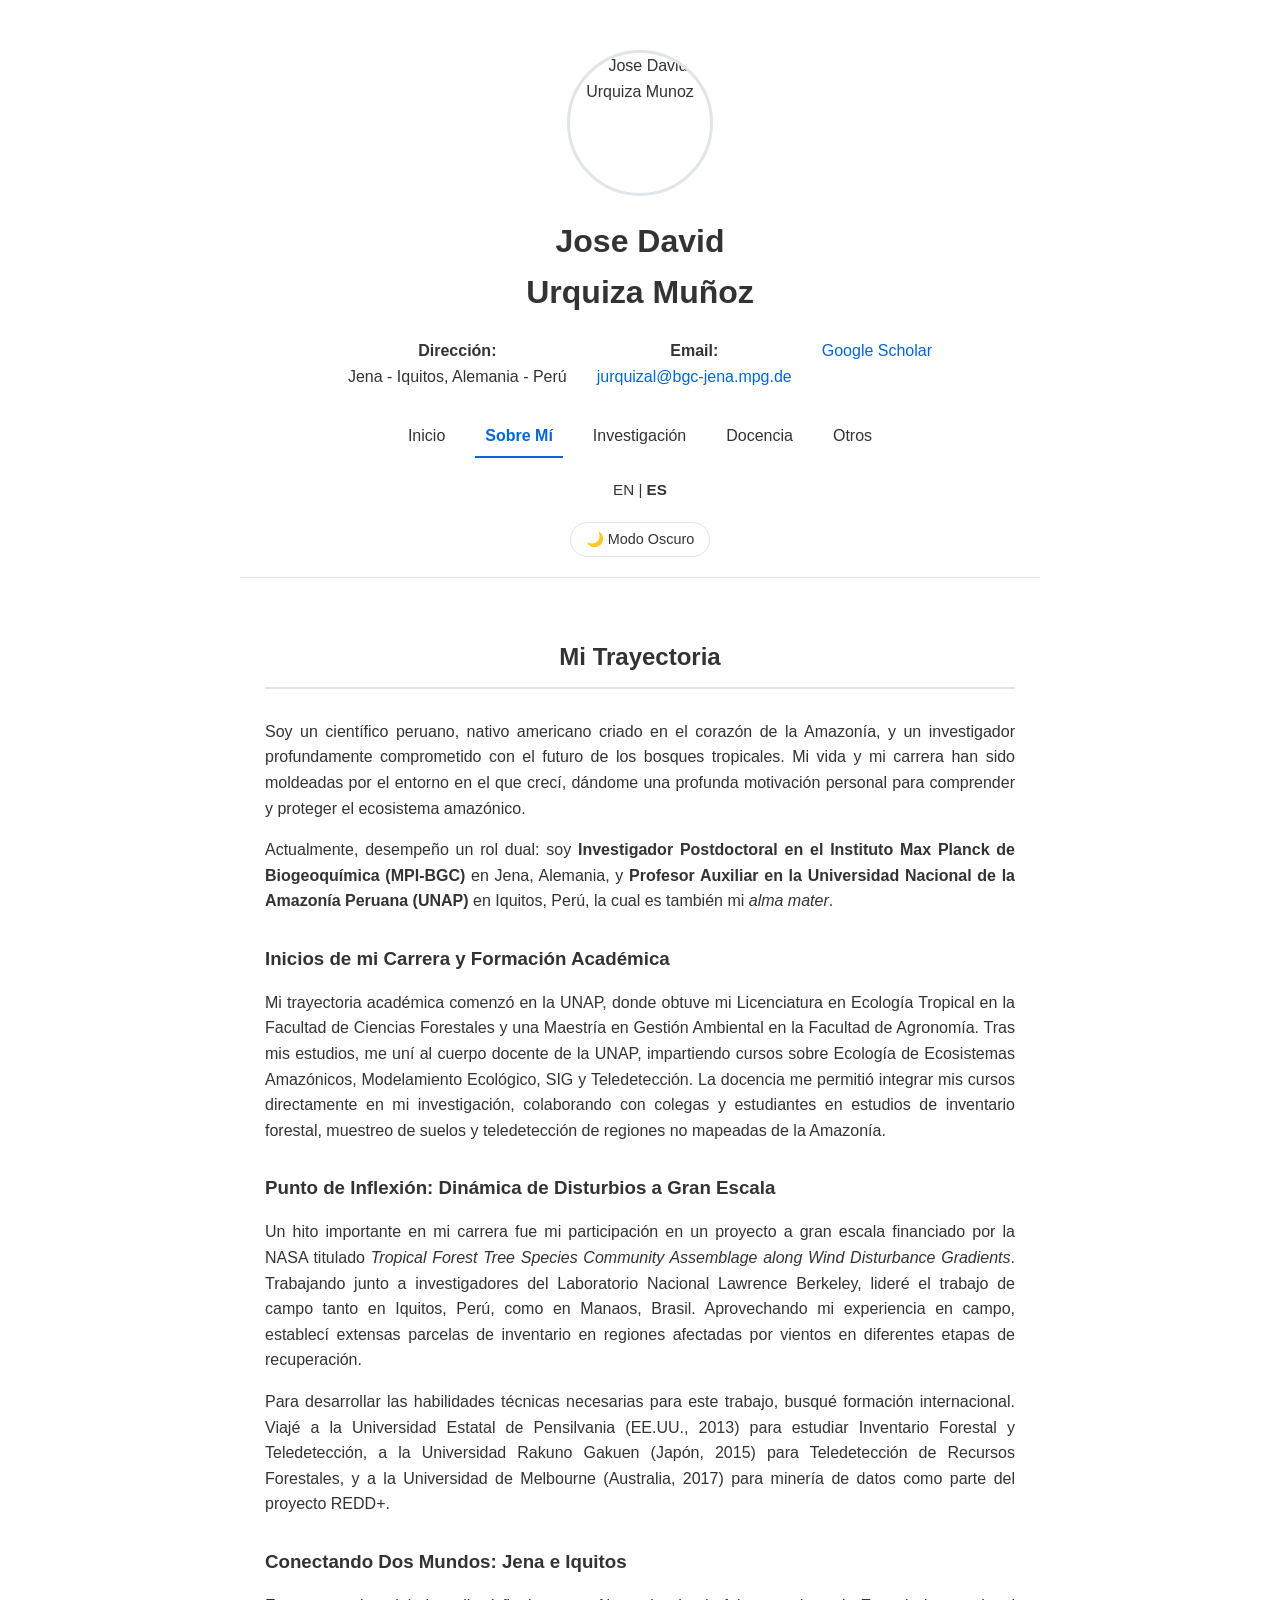
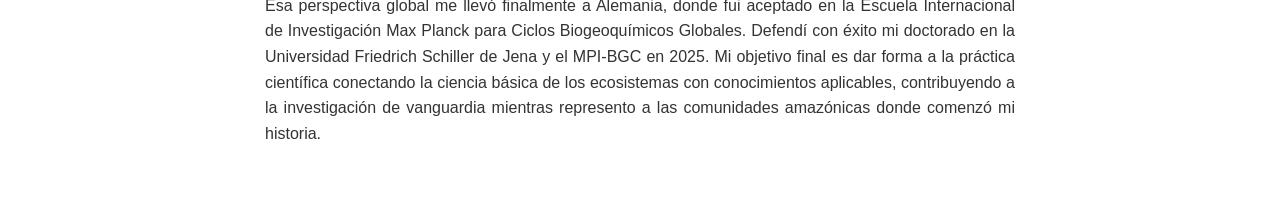
==== about-es.html @ 68d5b410 "Create about-es.html" ====
<!DOCTYPE html>
<html lang="es">
<head>
    <meta charset="UTF-8">
    <meta name="viewport" content="width=device-width, initial-scale=1.0">
    <title>Sobre Mí | Jose David Urquiza Munoz</title>
    <link rel="stylesheet" href="style.css">
</head>
<body>

    <aside class="sidebar">
        <img src="profile.jpg" alt="Jose David Urquiza Munoz" class="profile-img">
        <h2>Jose David<br>Urquiza Muñoz</h2>
        
        <div class="contact-info">
            <p><strong>Dirección:</strong><br>Jena - Iquitos, Alemania - Perú</p>
            <p><strong>Email:</strong><br><a href="mailto:jurquizal@bgc-jena.mpg.de">jurquizal@bgc-jena.mpg.de</a></p>
            <p><a href="https://scholar.google.com/citations?hl=en&user=8Au2odkAAAAJ" target="_blank">Google Scholar</a></p>
        </div>

        <nav class="nav-links">
            <a href="index-es.html">Inicio</a>
            <a href="about-es.html" class="active">Sobre Mí</a>
            <a href="research-es.html">Investigación</a>
            <a href="teaching-es.html">Docencia</a>
            <a href="other-es.html">Otros</a>
        </nav>

        <div class="language-toggle">
            <a href="about.html">EN</a> | <strong>ES</strong>
        </div>

        <button id="theme-toggle" class="theme-toggle">🌙 Modo Oscuro</button>
    </aside>

    <main class="content">
        <section class="home-intro" style="max-width: 750px; margin: 0 auto;">
            <h1 style="border-bottom: 2px solid var(--border-color); padding-bottom: 10px; margin-bottom: 30px;">Mi Trayectoria</h1>
            
            <p>Soy un científico peruano, nativo americano criado en el corazón de la Amazonía, y un investigador profundamente comprometido con el futuro de los bosques tropicales. Mi vida y mi carrera han sido moldeadas por el entorno en el que crecí, dándome una profunda motivación personal para comprender y proteger el ecosistema amazónico.</p>
            
            <p>Actualmente, desempeño un rol dual: soy <strong>Investigador Postdoctoral en el Instituto Max Planck de Biogeoquímica (MPI-BGC)</strong> en Jena, Alemania, y <strong>Profesor Auxiliar en la Universidad Nacional de la Amazonía Peruana (UNAP)</strong> en Iquitos, Perú, la cual es también mi <em>alma mater</em>.</p>

            <h3 style="text-align: left; margin-top: 30px; margin-bottom: 15px;">Inicios de mi Carrera y Formación Académica</h3>
            <p>Mi trayectoria académica comenzó en la UNAP, donde obtuve mi Licenciatura en Ecología Tropical en la Facultad de Ciencias Forestales y una Maestría en Gestión Ambiental en la Facultad de Agronomía. Tras mis estudios, me uní al cuerpo docente de la UNAP, impartiendo cursos sobre Ecología de Ecosistemas Amazónicos, Modelamiento Ecológico, SIG y Teledetección. La docencia me permitió integrar mis cursos directamente en mi investigación, colaborando con colegas y estudiantes en estudios de inventario forestal, muestreo de suelos y teledetección de regiones no mapeadas de la Amazonía.</p>

            <h3 style="text-align: left; margin-top: 30px; margin-bottom: 15px;">Punto de Inflexión: Dinámica de Disturbios a Gran Escala</h3>
            <p>Un hito importante en mi carrera fue mi participación en un proyecto a gran escala financiado por la NASA titulado <em>Tropical Forest Tree Species Community Assemblage along Wind Disturbance Gradients</em>. Trabajando junto a investigadores del Laboratorio Nacional Lawrence Berkeley, lideré el trabajo de campo tanto en Iquitos, Perú, como en Manaos, Brasil. Aprovechando mi experiencia en campo, establecí extensas parcelas de inventario en regiones afectadas por vientos en diferentes etapas de recuperación.</p>
            <p>Para desarrollar las habilidades técnicas necesarias para este trabajo, busqué formación internacional. Viajé a la Universidad Estatal de Pensilvania (EE.UU., 2013) para estudiar Inventario Forestal y Teledetección, a la Universidad Rakuno Gakuen (Japón, 2015) para Teledetección de Recursos Forestales, y a la Universidad de Melbourne (Australia, 2017) para minería de datos como parte del proyecto REDD+.</p>

            <h3 style="text-align: left; margin-top: 30px; margin-bottom: 15px;">Conectando Dos Mundos: Jena e Iquitos</h3>
            <p>Esa perspectiva global me llevó finalmente a Alemania, donde fui aceptado en la Escuela Internacional de Investigación Max Planck para Ciclos Biogeoquímicos Globales. Defendí con éxito mi doctorado en la Universidad Friedrich Schiller de Jena y el MPI-BGC en 2025. Mi objetivo final es dar forma a la práctica científica conectando la ciencia básica de los ecosistemas con conocimientos aplicables, contribuyendo a la investigación de vanguardia mientras represento a las comunidades amazónicas donde comenzó mi historia.</p>
        </section>
    </main>

    <script>
        const toggleBtn = document.getElementById('theme-toggle');
        const body = document.body;
        if (localStorage.getItem('theme') === 'dark') {
            body.classList.add('dark-mode');
            toggleBtn.textContent = '☀️ Modo Claro';
        }
        toggleBtn.addEventListener('click', () => {
            body.classList.toggle('dark-mode');
            if (body.classList.contains('dark-mode')) {
                localStorage.setItem('theme', 'dark');
                toggleBtn.textContent = '☀️ Modo Claro';
            } else {
                localStorage.setItem('theme', 'light');
                toggleBtn.textContent = '🌙 Modo Oscuro';
            }
        });
    </script>
</body>
</html>
---- style.css ----
/* =========================================
   1. Colors & Dark Mode Variables
   ========================================= */
:root {
    --bg-color: #ffffff;
    --text-color: #333333;
    --link-color: #0366d6;
    --hover-color: #0056b3;
    --border-color: #e1e4e8;
}

body.dark-mode {
    --bg-color: #121212;
    --text-color: #e0e0e0;
    --link-color: #58a6ff;
    --hover-color: #79c0ff;
    --border-color: #30363d;
}

/* =========================================
   2. Base Body Styles (Centered Layout)
   ========================================= */
body {
    margin: 0;
    padding: 0;
    font-family: -apple-system, BlinkMacSystemFont, "Segoe UI", Roboto, Helvetica, Arial, sans-serif;
    background-color: var(--bg-color); 
    color: var(--text-color);
    display: flex;
    flex-direction: column; 
    align-items: center; 
    line-height: 1.6;
    transition: background-color 0.3s ease, color 0.3s ease;
}

a {
    color: var(--link-color);
    text-decoration: none;
    transition: color 0.3s ease;
}

a:hover {
    text-decoration: underline;
    color: var(--hover-color);
}

/* =========================================
   3. Header / Profile Area
   ========================================= */
.sidebar {
    width: 100%;
    max-width: 800px; 
    height: auto;
    background-color: transparent;
    border-bottom: 1px solid var(--border-color); 
    padding: 50px 20px 20px;
    box-sizing: border-box;
    text-align: center;
}

.profile-img {
    width: 140px;
    height: 140px;
    border-radius: 50%;
    object-fit: cover;
    display: block;
    margin: 0 auto 20px auto; 
    border: 3px solid var(--border-color); 
    transition: border-color 0.3s ease;
}

.sidebar h2 {
    font-size: 2rem;
    margin: 0 0 20px 0;
}

.contact-info {
    font-size: 1rem;
    margin-bottom: 25px;
    display: flex;
    justify-content: center;
    gap: 30px;
    flex-wrap: wrap;
}

.contact-info p { margin: 0; }

/* =========================================
   4. Navigation, Language & Dark Mode
   ========================================= */
.nav-links {
    display: flex;
    flex-direction: row;
    justify-content: center;
    gap: 20px;
    flex-wrap: wrap;
}

.nav-links a {
    color: var(--text-color);
    padding: 8px 10px;
    border-bottom: 2px solid transparent;
    font-weight: 500;
    transition: color 0.3s ease, border-bottom 0.3s ease;
}

.nav-links a:hover { color: var(--link-color); }
.nav-links a.active {
    color: var(--link-color);
    font-weight: bold;
    border-bottom: 2px solid var(--link-color);
}

.language-toggle {
    margin-top: 20px;
    font-size: 0.95rem;
}

.language-toggle a { color: var(--text-color); }

.theme-toggle {
    background: transparent;
    border: 1px solid var(--border-color);
    color: var(--text-color);
    padding: 8px 15px;
    border-radius: 20px;
    cursor: pointer;
    font-size: 0.9rem;
    margin-top: 20px;
    transition: all 0.3s ease;
}

.theme-toggle:hover { background-color: var(--border-color); }

/* =========================================
   5. Main Content Area
   ========================================= */
.content {
    padding: 40px 20px;
    max-width: 800px;
    width: 100%;
    box-sizing: border-box;
}

.home-intro, .research-intro { margin-bottom: 40px; }
.home-intro p, .research-intro p {
    margin-bottom: 15px;
    text-align: justify; 
}

h1, h2, h3 { text-align: center; }

/* =========================================
   6. Custom Components (Video & Lists)
   ========================================= */
.featured-media {
    width: 100%;
    margin-bottom: 40px;
}

.video-container {
    max-width: 750px;
    margin: 0 auto;
    border-radius: 8px;
    overflow: hidden;
    box-shadow: 0 4px 12px rgba(0,0,0,0.1);
    border: 1px solid var(--border-color);
    background-color: #000;
}

.news-updates ul {
    list-style-type: none;
    padding: 0;
    max-width: 750px;
    margin: 0 auto;
}

.news-updates li {
    margin-bottom: 10px;
    text-align: left;
}
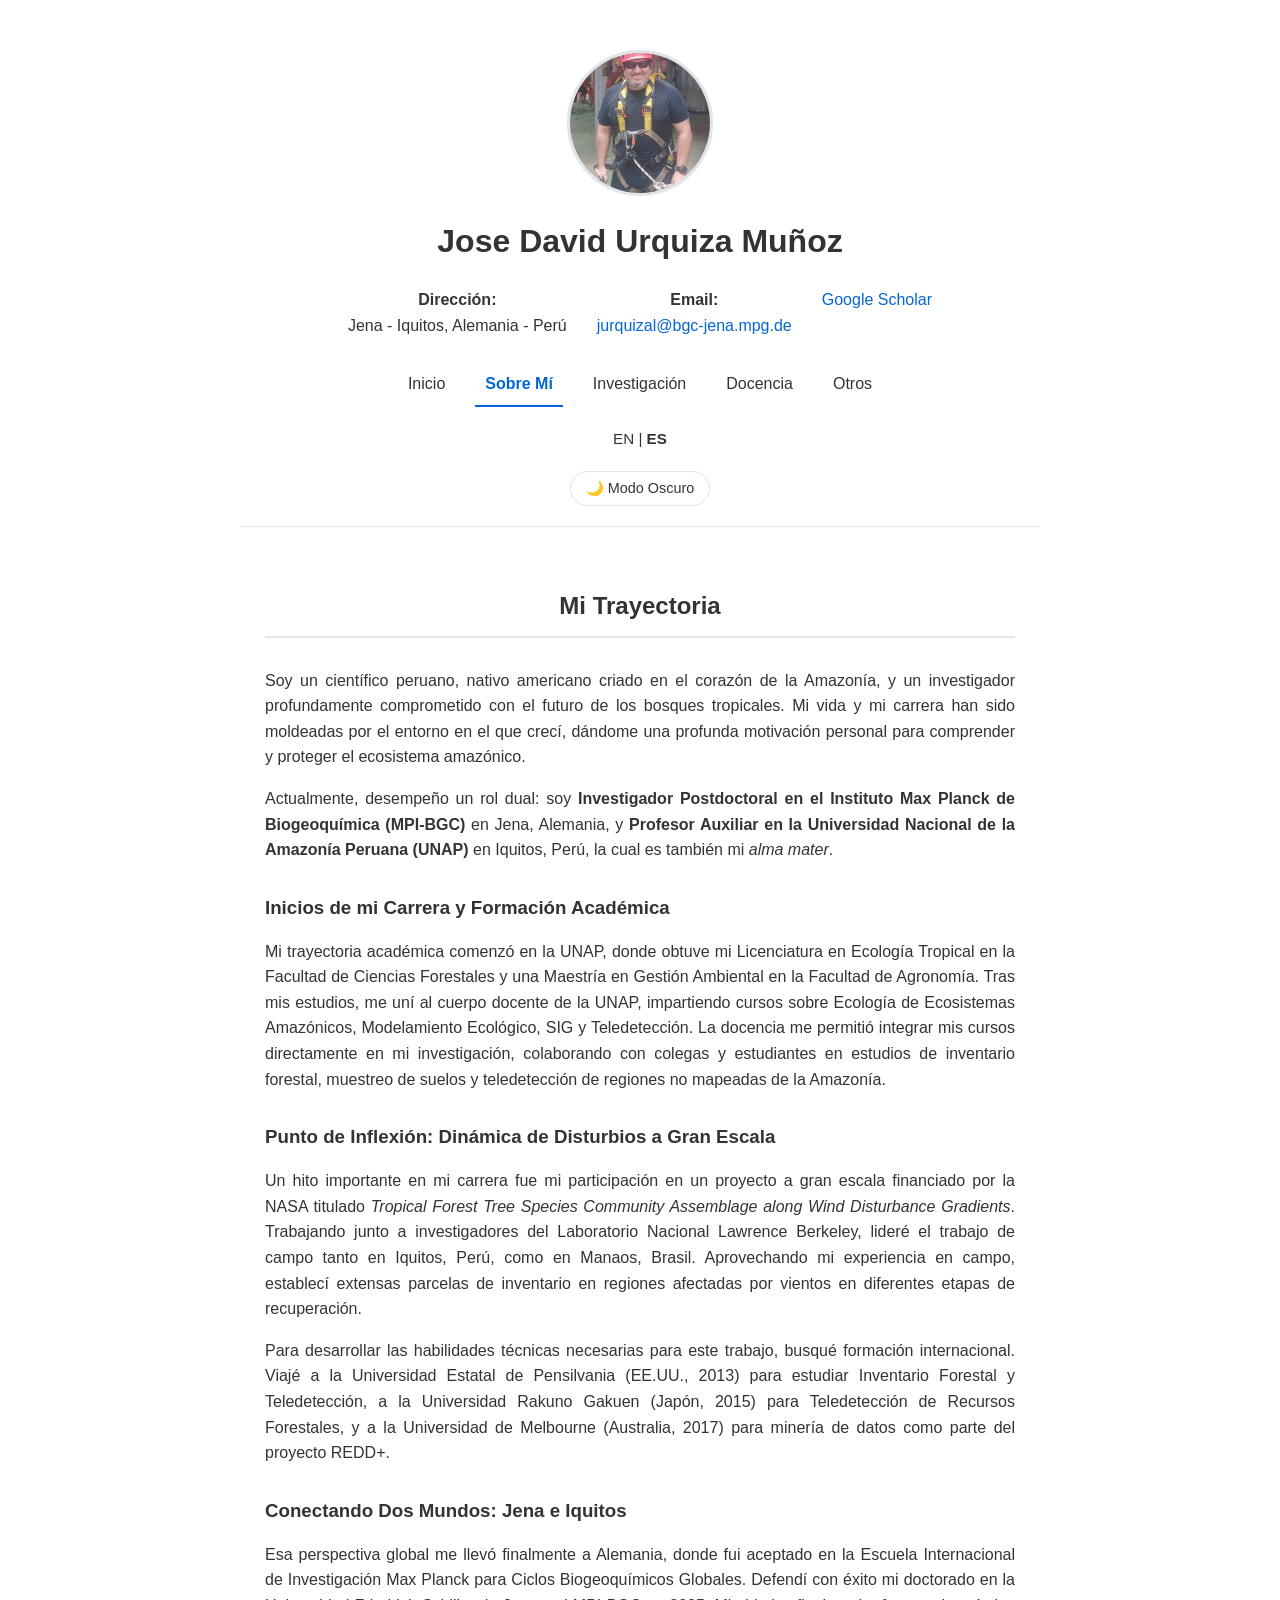
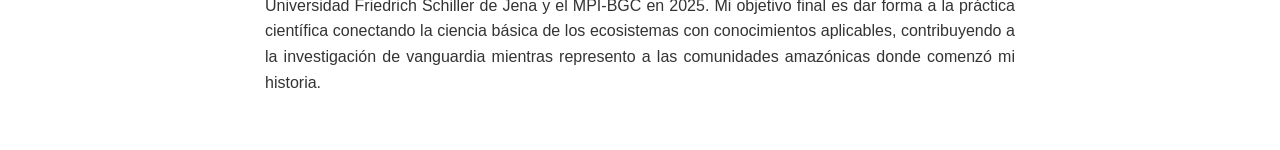
==== commit 6a60ec0b: "Update about-es.html" ====
--- a/about-es.html
+++ b/about-es.html
@@ -9,8 +9,8 @@
 <body>
 
     <aside class="sidebar">
-        <img src="profile.jpg" alt="Jose David Urquiza Munoz" class="profile-img">
-        <h2>Jose David<br>Urquiza Muñoz</h2>
+        <img src="profile.JPG" alt="Jose David Urquiza Munoz" class="profile-img">
+        <h2>Jose David Urquiza Muñoz</h2>
         
         <div class="contact-info">
             <p><strong>Dirección:</strong><br>Jena - Iquitos, Alemania - Perú</p>
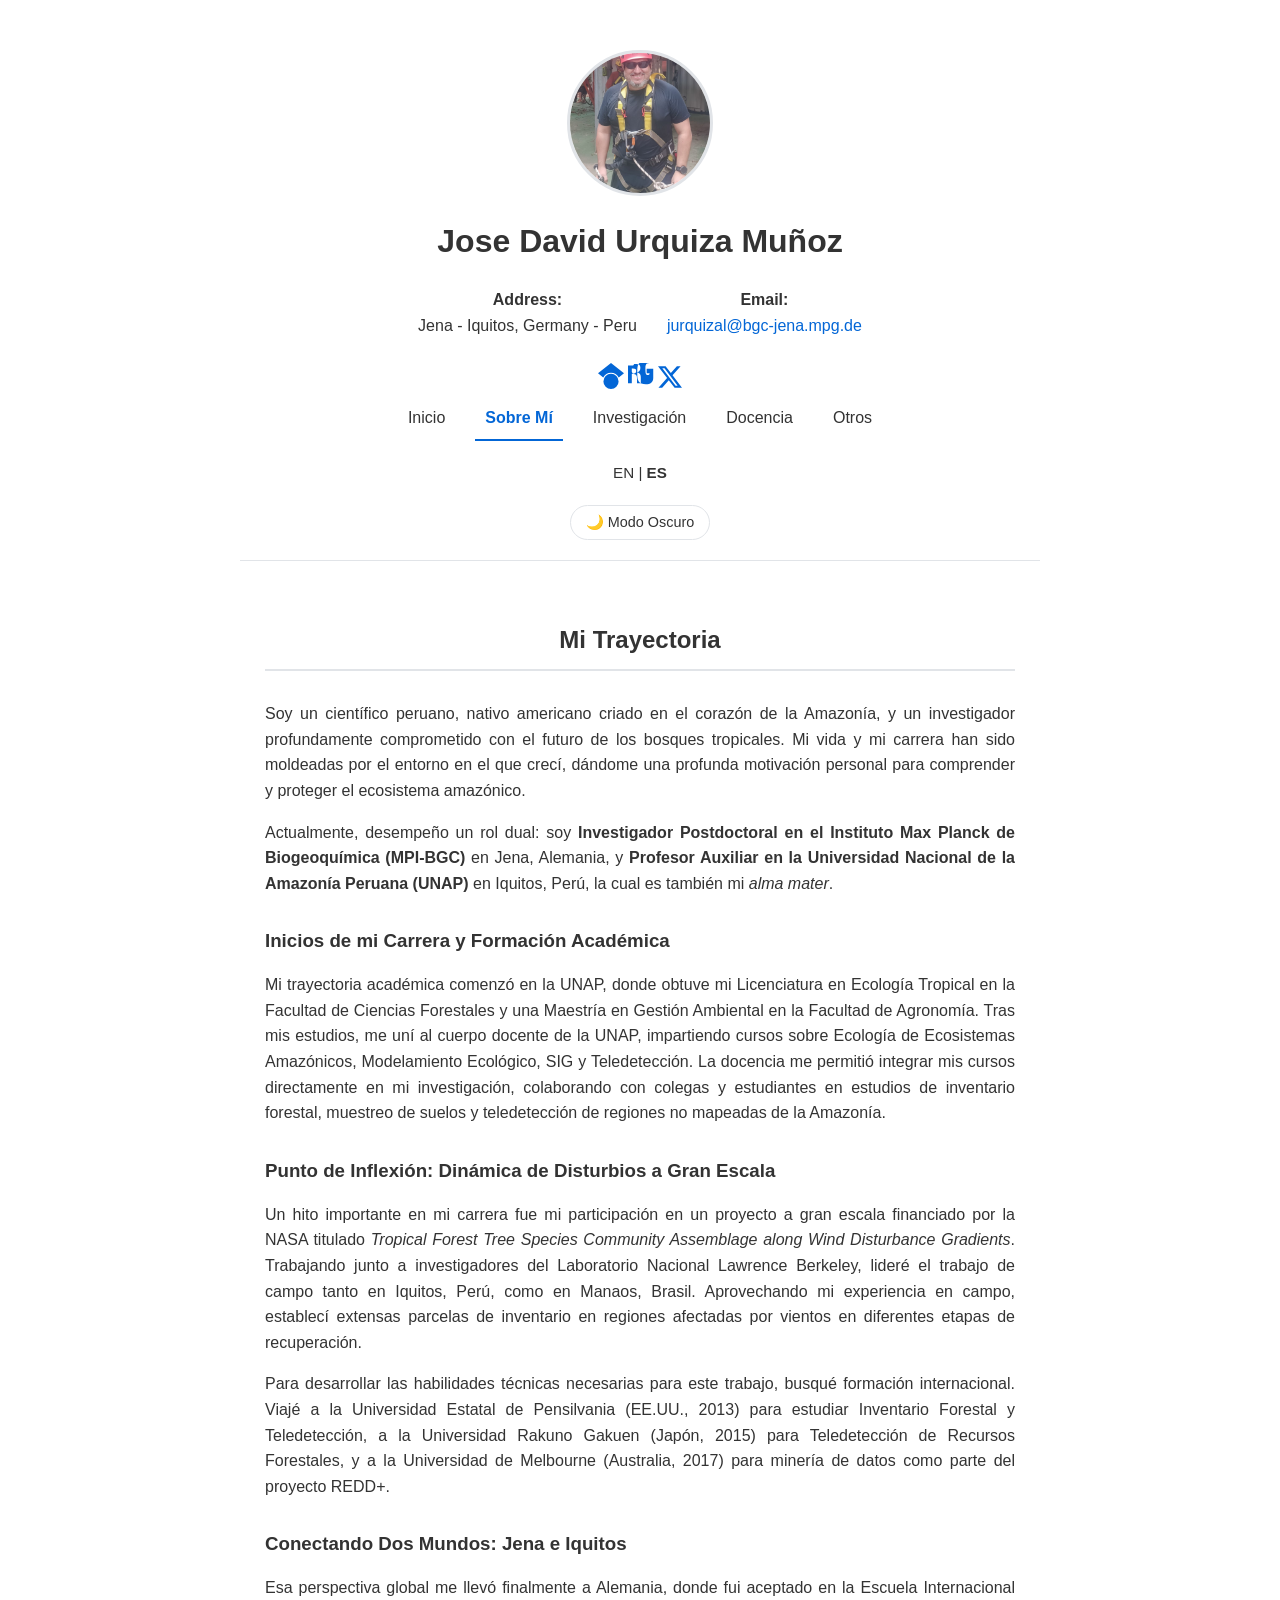
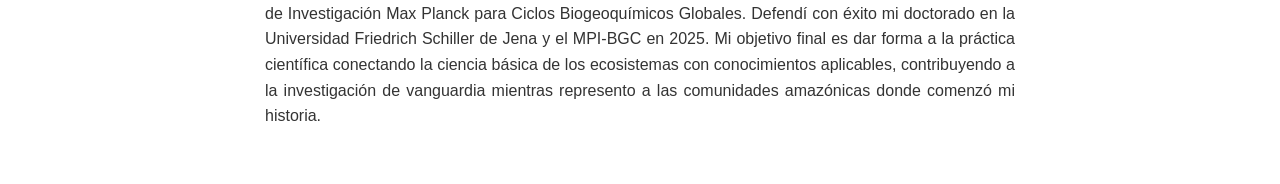
==== commit 98634ee4: "Update about-es.html" ====
--- a/about-es.html
+++ b/about-es.html
@@ -12,10 +12,29 @@
         <img src="profile.JPG" alt="Jose David Urquiza Munoz" class="profile-img">
         <h2>Jose David Urquiza Muñoz</h2>
         
-        <div class="contact-info">
-            <p><strong>Dirección:</strong><br>Jena - Iquitos, Alemania - Perú</p>
+         <div class="contact-info">
+            <p><strong>Address:</strong><br>Jena - Iquitos, Germany - Peru</p>
             <p><strong>Email:</strong><br><a href="mailto:jurquizal@bgc-jena.mpg.de">jurquizal@bgc-jena.mpg.de</a></p>
-            <p><a href="https://scholar.google.com/citations?hl=en&user=8Au2odkAAAAJ" target="_blank">Google Scholar</a></p>
+        </div>
+
+        <div class="social-icons">
+            <a href="https://scholar.google.com/citations?hl=en&user=8Au2odkAAAAJ" target="_blank" title="Google Scholar">
+                <svg viewBox="0 0 24 24" width="26" height="26" fill="currentColor">
+                    <path d="M12 24a7 7 0 1 1 0-14 7 7 0 0 1 0 14Zm0-24L0 9.5l4.838 3.94A8 8 0 0 1 12 9a8 8 0 0 1 7.162 4.44L24 9.5Z"/>
+                </svg>
+            </a>
+
+            <a href="https://www.researchgate.net/profile/J-David-Urquiza-Munoz?ev=hdr_xprf" target="_blank" title="ResearchGate">
+                <svg viewBox="0 0 24 24" width="26" height="26" fill="currentColor">
+                    <path d="M19.586 0c-.818 0-1.508.19-2.073.565-.563.377-.97.936-1.213 1.68a3.193 3.193 0 0 0-.112.437 8.365 8.365 0 0 0-.088.595c-.014.24-.021.5-.021.776v1.442c0 2.047.142 3.492.427 4.333.285.84.815 1.26 1.588 1.26.23 0 .436-.027.614-.076.18-.049.345-.116.495-.205.15-.088.277-.188.379-.3.103-.112.18-.231.233-.357.052-.126.086-.255.102-.387a2.11 2.11 0 0 0 .025-.386h-2.73V5.394h6.088V13.8c0 1.053-.16 1.944-.482 2.673-.322.73-.78 1.34-1.375 1.832-.593.49-1.306.848-2.14 1.071-.832.223-1.765.334-2.798.334-1.603 0-2.946-.242-4.029-.724-1.084-.483-1.93-1.154-2.542-2.016-.612-.862-.998-1.89-1.158-3.085-.16-1.196-.24-2.553-.24-4.072v-1.92c0-1.52.08-2.877.24-4.072.16-1.195.546-2.223 1.158-3.085.612-.862 1.458-1.533 2.542-2.016 1.083-.482 2.426-.724 4.029-.724h.815v2.994Zm-14.82 2.302h-4.76v16.32h3.504V10.15h.69c1.626 0 2.72.333 3.284 1.002.564.67.845 1.637.845 2.903v4.567h3.486V13.29c0-1.487-.333-2.613-1-3.376-.667-.763-1.688-1.168-3.065-1.214 1.238-.174 2.158-.616 2.76-1.328.601-.712.902-1.666.902-2.86 0-1.264-.38-2.194-1.14-2.791-.76-.597-1.897-.895-3.41-.895l-.106.002h-.99Zm-1.256 5.86H3.51V5.004h1.002c1.077 0 1.854.195 2.33.585.476.39.714.992.714 1.808 0 .89-.25 1.525-.75 1.906-.5.381-1.304.57-2.412.57Z"/>
+                </svg>
+            </a>
+
+            <a href="https://x.com/JoDaUrMu1" target="_blank" title="X (Twitter)">
+                <svg viewBox="0 0 24 24" width="24" height="24" fill="currentColor">
+                    <path d="M18.901 1.153h3.68l-8.04 9.19L24 22.846h-7.406l-5.8-7.584-6.638 7.584H.474l8.6-9.83L0 1.154h7.594l5.243 6.932ZM17.61 20.644h2.039L6.486 3.24H4.298Z"/>
+                </svg>
+            </a>
         </div>
 
         <nav class="nav-links">
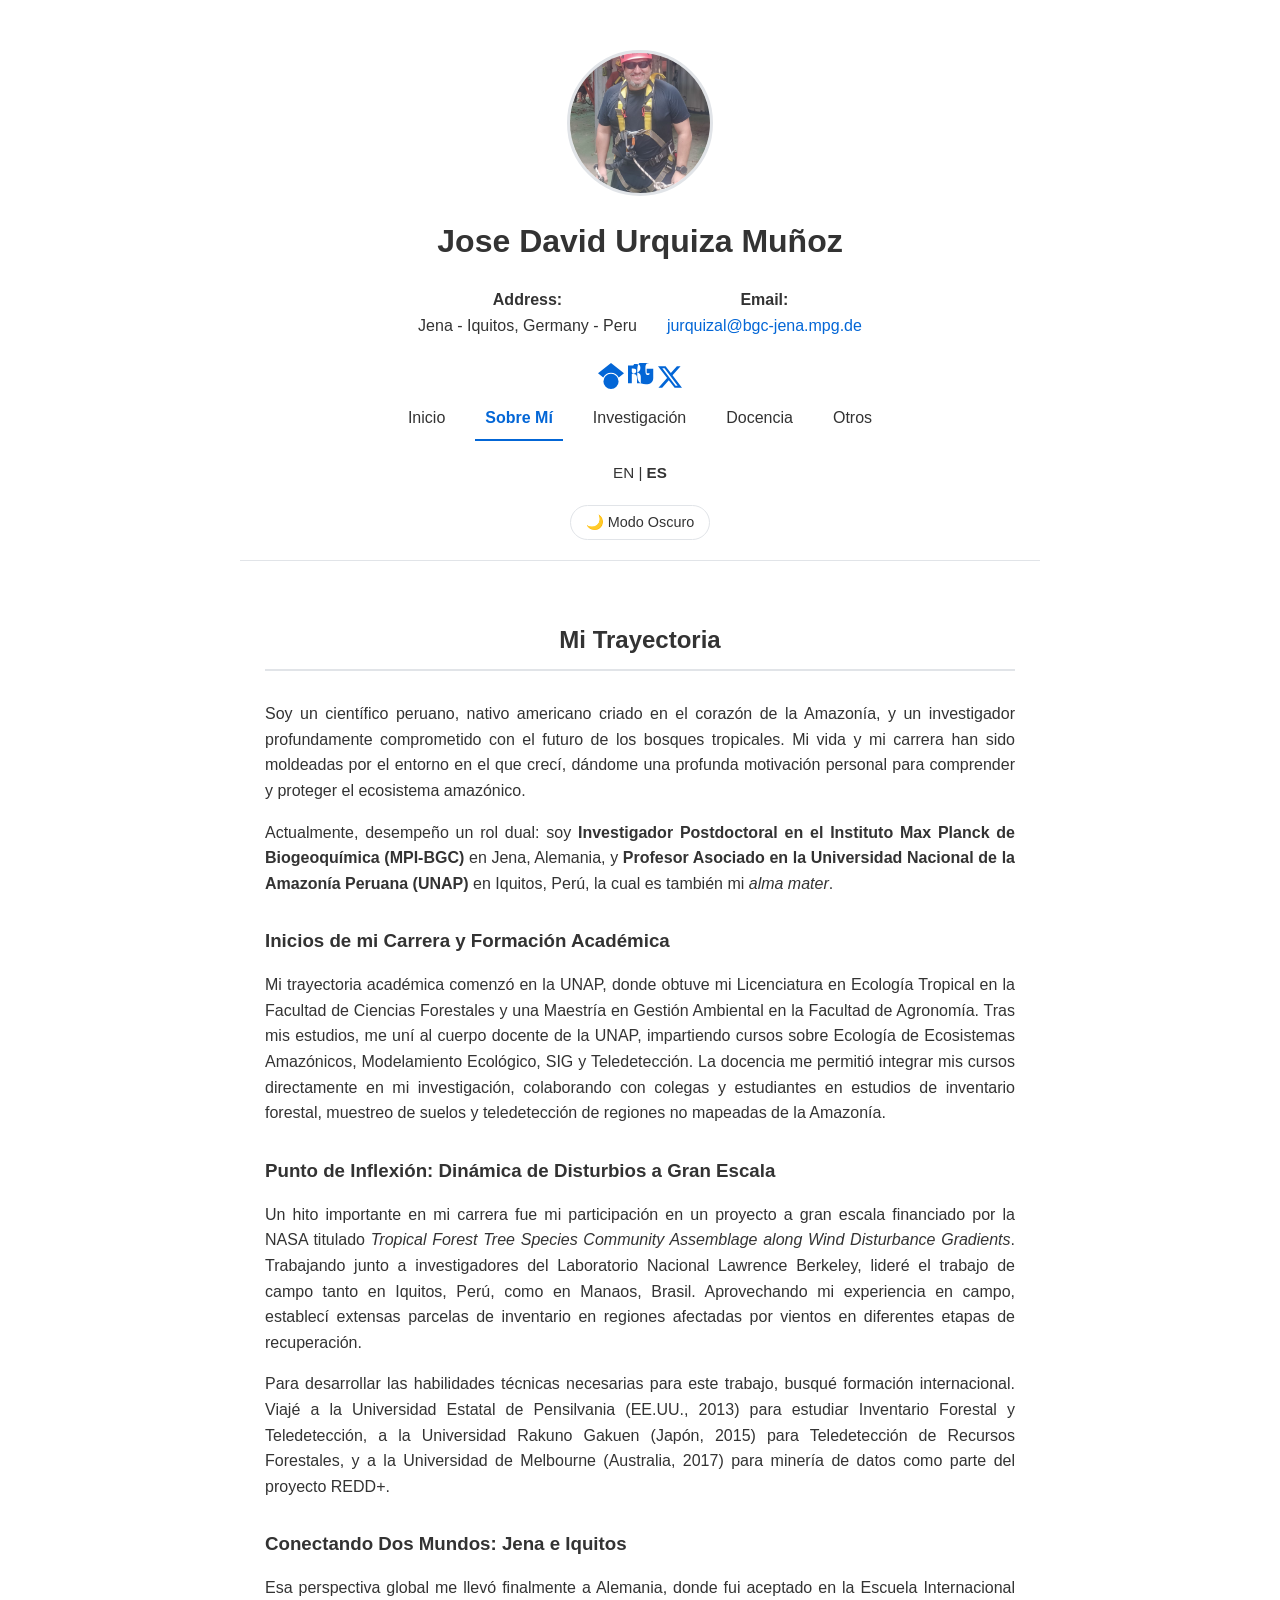
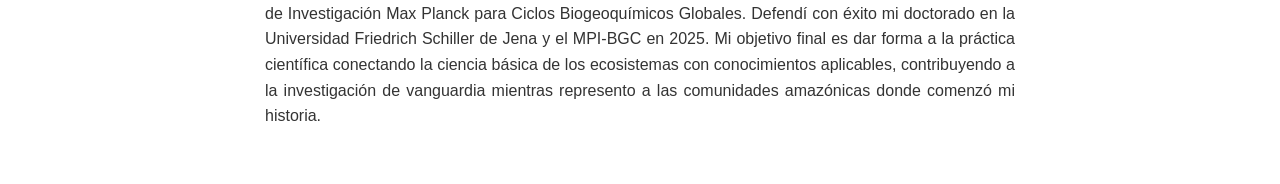
==== commit 4daf3369: "Update about-es.html" ====
--- a/about-es.html
+++ b/about-es.html
@@ -58,7 +58,7 @@
             
             <p>Soy un científico peruano, nativo americano criado en el corazón de la Amazonía, y un investigador profundamente comprometido con el futuro de los bosques tropicales. Mi vida y mi carrera han sido moldeadas por el entorno en el que crecí, dándome una profunda motivación personal para comprender y proteger el ecosistema amazónico.</p>
             
-            <p>Actualmente, desempeño un rol dual: soy <strong>Investigador Postdoctoral en el Instituto Max Planck de Biogeoquímica (MPI-BGC)</strong> en Jena, Alemania, y <strong>Profesor Auxiliar en la Universidad Nacional de la Amazonía Peruana (UNAP)</strong> en Iquitos, Perú, la cual es también mi <em>alma mater</em>.</p>
+            <p>Actualmente, desempeño un rol dual: soy <strong>Investigador Postdoctoral en el Instituto Max Planck de Biogeoquímica (MPI-BGC)</strong> en Jena, Alemania, y <strong>Profesor Asociado en la Universidad Nacional de la Amazonía Peruana (UNAP)</strong> en Iquitos, Perú, la cual es también mi <em>alma mater</em>.</p>
 
             <h3 style="text-align: left; margin-top: 30px; margin-bottom: 15px;">Inicios de mi Carrera y Formación Académica</h3>
             <p>Mi trayectoria académica comenzó en la UNAP, donde obtuve mi Licenciatura en Ecología Tropical en la Facultad de Ciencias Forestales y una Maestría en Gestión Ambiental en la Facultad de Agronomía. Tras mis estudios, me uní al cuerpo docente de la UNAP, impartiendo cursos sobre Ecología de Ecosistemas Amazónicos, Modelamiento Ecológico, SIG y Teledetección. La docencia me permitió integrar mis cursos directamente en mi investigación, colaborando con colegas y estudiantes en estudios de inventario forestal, muestreo de suelos y teledetección de regiones no mapeadas de la Amazonía.</p>
